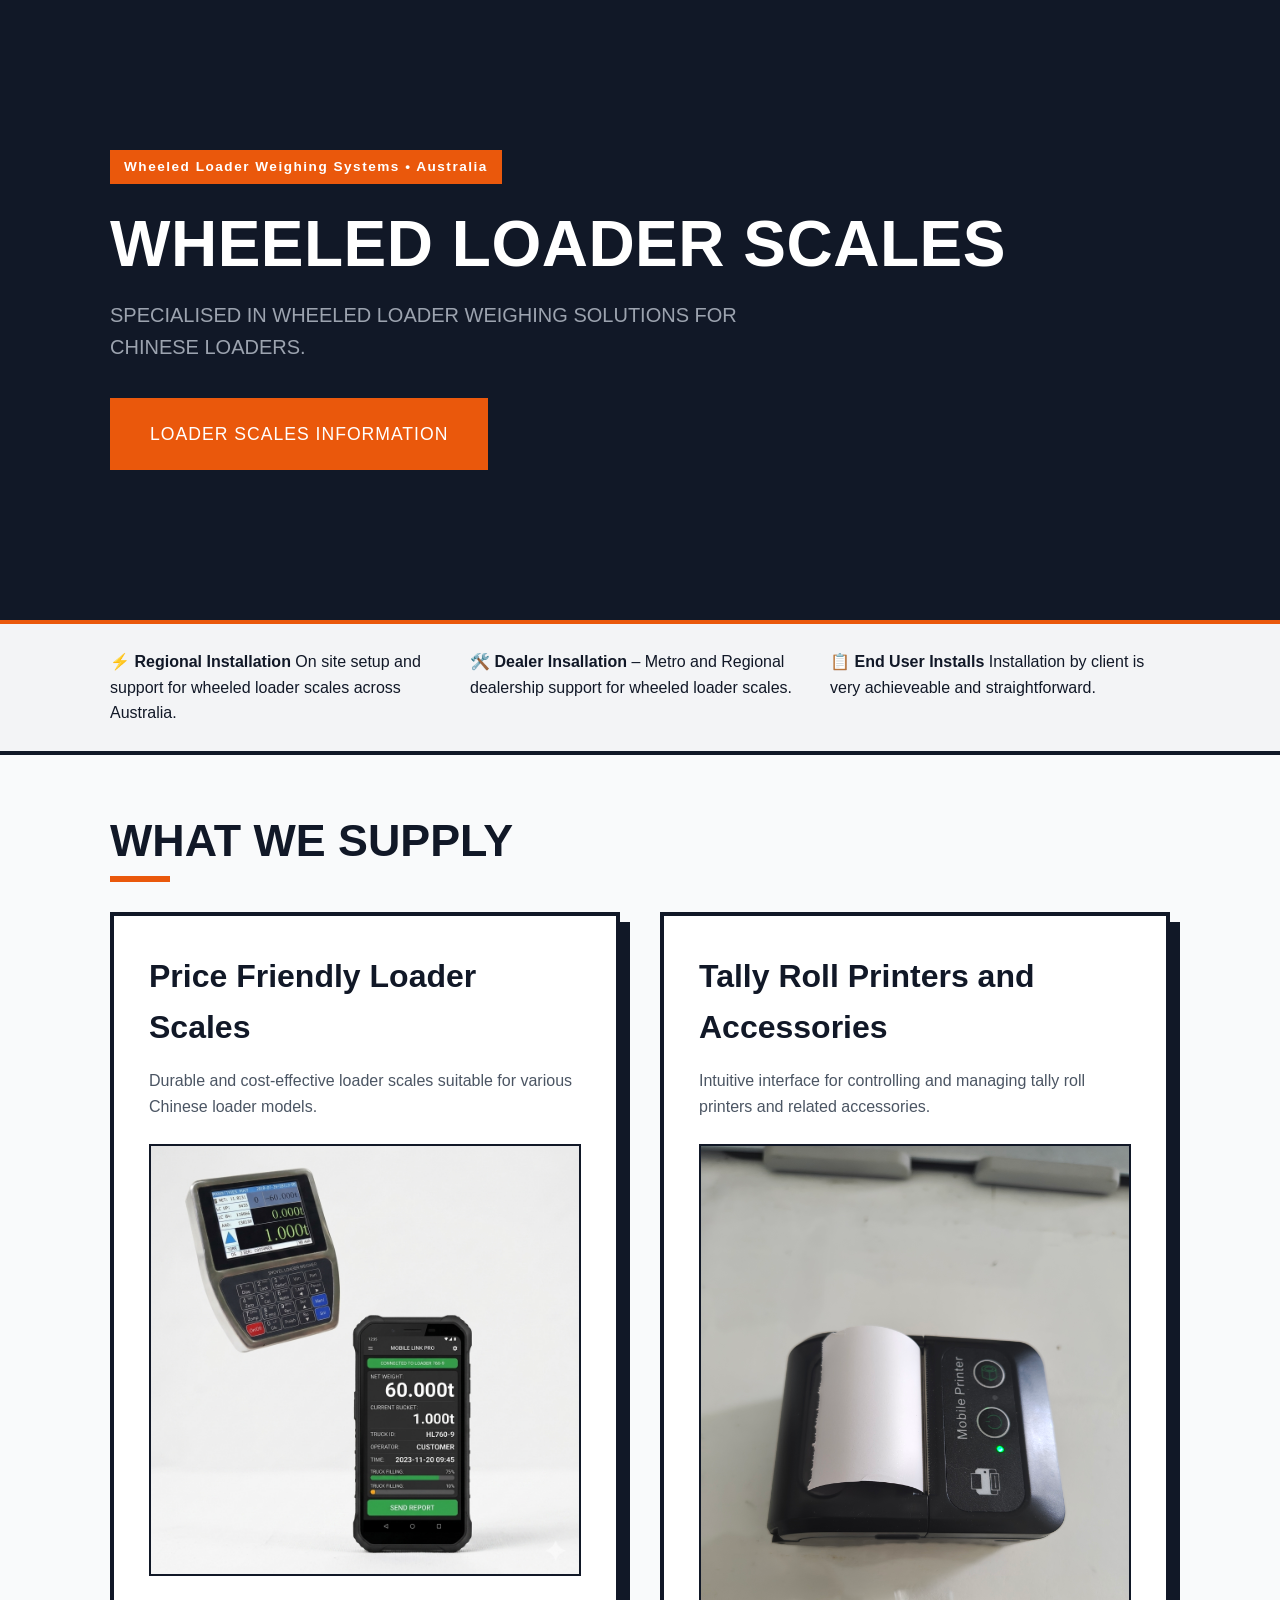
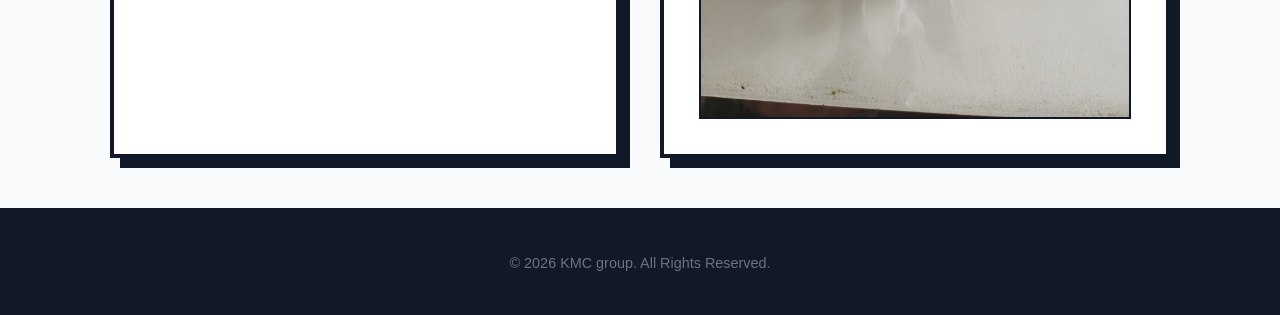
==== index.html @ 16864ab4 "Initial site" ====
<!DOCTYPE html>
<html lang="en">
<head>
    <meta charset="UTF-8">
    <meta name="viewport" content="width=device-width, initial-scale=1.0">
    <title>Onboard Weighing systems</title>
    <link rel="stylesheet" href="style.css">
</head>
<body>

    <!-- HERO SECTION -->
    <header class="hero">
        <div class="container">
            <span class="badge">Wheeled Loader Weighing Systems • Australia</span>
            <h1>WHEELED LOADER SCALES</h1>
            <p>SPECIALISED IN WHEELED LOADER WEIGHING SOLUTIONS FOR CHINESE LOADERS.</p>
            <a href="showcase.html" class="btn btn-primary">LOADER SCALES INFORMATION</a>
        </div>
    </header>

    <!-- CORE VALUE PROPOSITION -->
    <section class="value-bar">
        <div class="container value-grid">
            <div class="value-item">⚡ <strong>Regional Installation   </strong> On site setup and support for wheeled loader scales across Australia.</div>
            <div class="value-item">🛠️ <strong>Dealer Insallation</strong> – Metro and Regional dealership support for wheeled loader scales.</div>
            <div class="value-item">📋 <strong>End User Installs</strong> Installation by client is very achieveable and straightforward.</div>
        </div>
    </section>

    <!-- PROJECTS & SERVICES -->
    <section class="services container">
        <h2>WHAT WE SUPPLY</h2>
       
        <div class="grid">
            <!-- Service 1 -->
            <div class="card">
                <h3>Price Friendly Loader Scales</h3>
                <p>Durable and cost-effective loader scales suitable for various Chinese loader models.</p>
                <img class="card-image" src="LoaderSystem.png" alt="Full laser sensor array">
            </div>

            <!-- Service 2 -->
            <div class="card">
                <h3>Tally Roll Printers and Accessories</h3>
                <p>Intuitive interface for controlling and managing tally roll printers and related accessories.</p>
                <img class="card-image" src="tallyroll.jpg" alt="Tally roll printer and accessories">
            </div>
        </div>
    </section>

    <!-- FOOTER -->
    <footer>
        <p>&copy; 2026 KMC group. All Rights Reserved.</p>
    </footer>

</body>
</html>
---- style.css ----
/* --- RESET & DESIGN VARIABLE SYSTEM --- */
* {
    margin: 0;
    padding: 0;
    box-sizing: border-box;
}

:root {
    --bg-clean: #f9fafb;      /* Bright, modern slate white */
    --primary-trade: #ea580c; /* High-vis safety orange / amber */
    --steel: #111827;         /* Deep structural steel charcoal */
    --plaster: #ffffff;
    --border-thick: 4px;      /* Heavy industrial lines */
}

body {
    font-family: 'Impact', 'Arial Black', sans-serif; /* Hard-hitting headers */
    background-color: var(--bg-clean);
    color: var(--steel);
    line-height: 1.6;
}

.container {
    max-width: 1100px;
    margin: 0 auto;
    padding: 50px 20px;
}

/* --- HERO BLOCK --- */
.hero {
    background-color: var(--steel);
    color: var(--plaster);
    text-align: left;
    padding: 100px 20px;
    border-bottom: var(--border-thick) solid var(--primary-trade);
}

.badge {
    background-color: var(--primary-trade);
    color: var(--plaster);
    font-family: sans-serif;
    font-size: 0.85rem;
    padding: 6px 14px;
    font-weight: 900;
    letter-spacing: 1.5px;
    display: inline-block;
    margin-bottom: 25px;
}

.hero h1 {
    font-size: 4rem;
    letter-spacing: 0.5px;
    line-height: 1.1;
    margin-bottom: 20px;
}

.hero p {
    font-family: Arial, sans-serif;
    font-size: 1.25rem;
    max-width: 700px;
    color: #9ca3af;
    margin-bottom: 35px;
}

/* --- VALUE SUB-BAR --- */
.value-bar {
    background-color: #f3f4f6;
    border-bottom: var(--border-thick) solid var(--steel);
}

.value-grid {
    display: grid;
    grid-template-columns: repeat(auto-fit, minmax(280px, 1fr));
    gap: 20px;
    padding: 25px 20px;
    font-family: sans-serif;
    font-size: 1rem;
}

/* --- BUTTON ELEMENTS --- */
.btn {
    display: inline-block;
    padding: 18px 36px;
    font-size: 1.1rem;
    text-decoration: none;
    text-transform: uppercase;
    border: var(--border-thick) solid var(--steel);
    letter-spacing: 1px;
    transition: transform 0.05s ease;
}

.btn-primary {
    background-color: var(--primary-trade);
    color: var(--plaster);
    border-color: var(--primary-trade);
}

.btn-secondary {
    background-color: transparent;
    color: var(--steel);
}

.btn:hover {
    transform: translate(-2px, -2px);
}

/* --- INDUSTRIAL SERVICE CARDS --- */
h2 {
    font-size: 2.8rem;
    margin-bottom: 35px;
    position: relative;
    display: inline-block;
}

h2::after {
    content: '';
    position: absolute;
    left: 0;
    bottom: -5px;
    width: 60px;
    height: 6px;
    background-color: var(--primary-trade);
}

.grid {
    display: grid;
    grid-template-columns: repeat(auto-fit, minmax(320px, 1fr));
    gap: 40px;
}

.card {
    background: var(--plaster);
    border: var(--border-thick) solid var(--steel);
    padding: 35px;
    box-shadow: 10px 10px 0px var(--steel); /* Brutalist builder shadow */
}

.card h3 {
    font-size: 2rem;
    margin-bottom: 15px;
    color: var(--steel);
}

.card p {
    font-family: sans-serif;
    color: #4b5563;
    margin-bottom: 25px;
}

.card-image {
    display: block;
    width: 100%;
    height: auto;
    border: 2px solid var(--steel);
}

.card ul {
    list-style: none;
    font-family: sans-serif;
    font-weight: bold;
}

.card li {
    margin-bottom: 12px;
    color: var(--steel);
}

/* --- PAYPAL BOX --- */
.paypal-box {
    border: 4px dashed var(--steel);
    background-color: #fff7ed;
    padding: 40px;
    text-align: center;
    box-shadow: 6px 6px 0px var(--primary-trade);
}

.paypal-box h4 {
    font-size: 1.8rem;
    margin-bottom: 10px;
}

.paypal-box p {
    font-family: sans-serif;
    margin-bottom: 25px;
}

/* --- FOOTER --- */
footer {
    background-color: var(--steel);
    color: #6b7280;
    text-align: center;
    padding: 40px 20px;
    font-family: sans-serif;
    font-size: 0.9rem;
    border-top: var(--border-thick) solid var(--steel);
}

/* --- PORTABLE BOOM SHOWCASE PAGE --- */
.showcase-page {
    min-height: 100vh;
    background-color: var(--steel);
    color: var(--plaster);
}

.showcase-nav {
    padding: 20px;
    border-bottom: var(--border-thick) solid var(--primary-trade);
}

.showcase-nav .container {
    padding: 0 20px;
}

.showcase-nav .btn {
    padding: 10px 18px;
    color: var(--plaster);
    border-color: var(--plaster);
}

.showcase-layout {
    min-height: calc(100vh - 88px);
    display: grid;
    grid-template-columns: minmax(280px, 0.8fr) minmax(0, 1.2fr);
    align-items: center;
    gap: 48px;
    padding-top: 56px;
    padding-bottom: 56px;
}

.showcase-copy h1 {
    font-size: 3rem;
    line-height: 1.05;
    margin-bottom: 24px;
}

.showcase-copy p {
    color: #d1d5db;
    font-family: Arial, sans-serif;
    font-size: 1.05rem;
    margin-bottom: 18px;
}

.showcase-image {
    display: block;
    width: 100%;
    margin: 0 auto;
    object-fit: contain;
}

.order-info {
    max-width: 700px;
    margin: 0 auto 56px;
    padding: 28px;
    background: var(--plaster);
    color: var(--steel);
    font-family: Arial, sans-serif;
}

.order-info h2 {
    font-family: 'Impact', 'Arial Black', sans-serif;
    font-size: 2.2rem;
    margin-bottom: 22px;
}

.order-info p {
    margin-bottom: 18px;
}

.order-form {
    display: grid;
    gap: 18px;
    margin: 28px 0 36px;
}

.form-field {
    display: grid;
    gap: 6px;
}

.form-field label {
    font-weight: 700;
}

.form-field input,
.form-field textarea {
    width: 100%;
    padding: 12px;
    border: 2px solid #9ca3af;
    border-radius: 2px;
    color: var(--steel);
    font: inherit;
}

.form-field input:focus,
.form-field textarea:focus {
    outline: 3px solid var(--primary-trade);
    outline-offset: 2px;
}

.form-submit {
    justify-self: start;
    padding: 14px 20px;
    border: 2px solid var(--steel);
    background: var(--primary-trade);
    color: var(--plaster);
    font: inherit;
    font-weight: 700;
    cursor: pointer;
}

.form-submit:hover {
    background: var(--steel);
}

.punter-box {
    margin-top: 28px;
    padding: 20px;
    background: #f7f7f7;
    border: 2px solid #d1d5db;
}

.punter-box h3 {
    margin-bottom: 8px;
    font-family: 'Impact', 'Arial Black', sans-serif;
}

.punter-box p {
    margin-bottom: 0;
}

@media (max-width: 700px) {
    .container {
        padding: 38px 16px;
    }

    .hero {
        padding: 64px 16px;
    }

    .hero h1 {
        font-size: 2.5rem;
    }

    .hero p {
        font-size: 1.1rem;
    }

    .badge {
        font-size: 0.75rem;
        letter-spacing: 1px;
    }

    .btn {
        width: 100%;
        padding: 15px 18px;
        text-align: center;
    }

    h2 {
        font-size: 2.25rem;
        margin-bottom: 28px;
    }

    .grid {
        grid-template-columns: minmax(0, 1fr);
        gap: 28px;
    }

    .value-grid {
        grid-template-columns: minmax(0, 1fr);
        gap: 16px;
        padding: 24px 16px;
    }

    .card {
        padding: 24px;
        box-shadow: 6px 6px 0 var(--steel);
    }

    .card h3 {
        font-size: 1.7rem;
    }

    .showcase-nav {
        padding: 14px 16px;
    }

    .showcase-nav .container {
        padding: 0;
    }

    .showcase-nav .btn {
        width: auto;
    }

    .showcase-layout {
        grid-template-columns: minmax(0, 1fr);
        gap: 32px;
        padding-top: 38px;
        padding-bottom: 38px;
    }

    .showcase-copy h1 {
        font-size: 2.35rem;
    }

    .order-info {
        margin: 0 16px 38px;
        padding: 22px;
    }
}
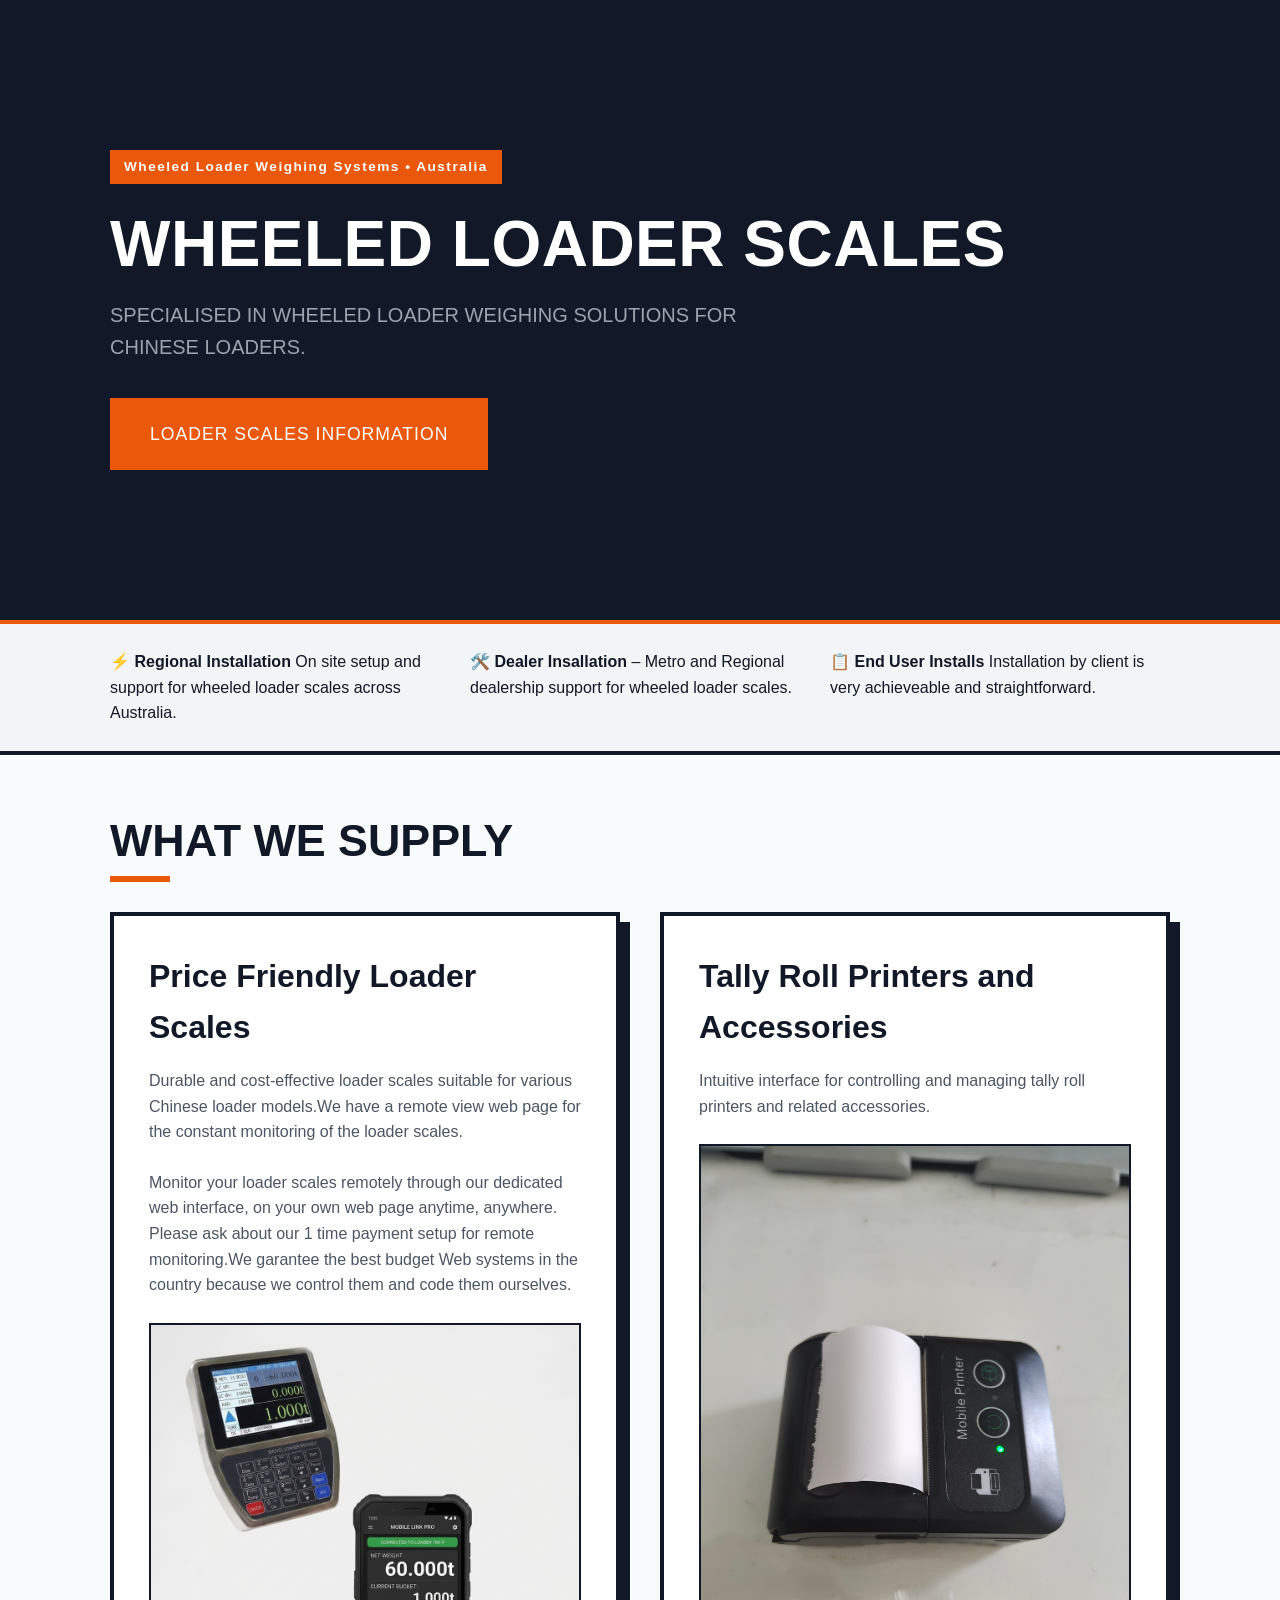
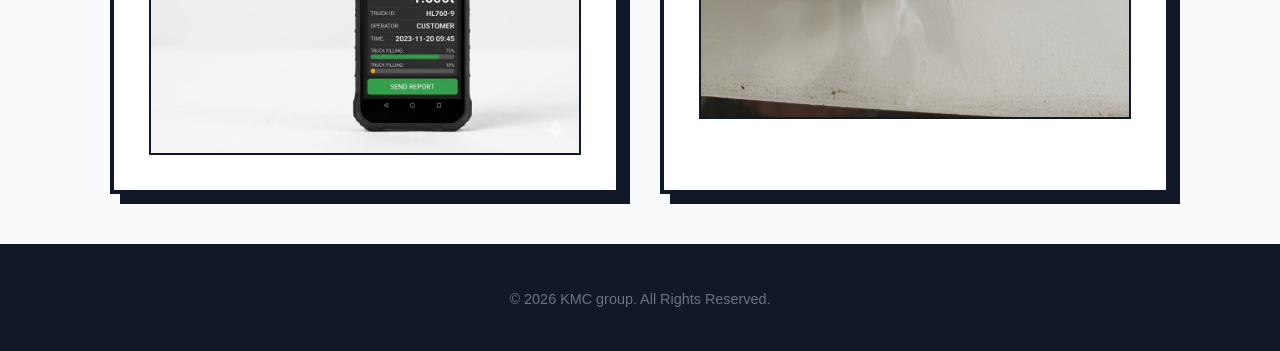
==== commit 09d9df7d: "Update remote monitoring service copy Co-authored-by: Copilot <223556219+Copilot@users.noreply.githu" ====
--- a/index.html
+++ b/index.html
@@ -35,7 +35,8 @@
             <!-- Service 1 -->
             <div class="card">
                 <h3>Price Friendly Loader Scales</h3>
-                <p>Durable and cost-effective loader scales suitable for various Chinese loader models.</p>
+                <p>Durable and cost-effective loader scales suitable for various Chinese loader models.We have a remote view web page for the constant monitoring of the loader scales.</p>
+                <p>Monitor your loader scales remotely through our dedicated web interface, on your own web page anytime, anywhere. Please ask about our 1 time payment setup for remote monitoring.We garantee the best budget Web systems in the country because we control them and code them ourselves.</p>
                 <img class="card-image" src="LoaderSystem.png" alt="Full laser sensor array">
             </div>
 
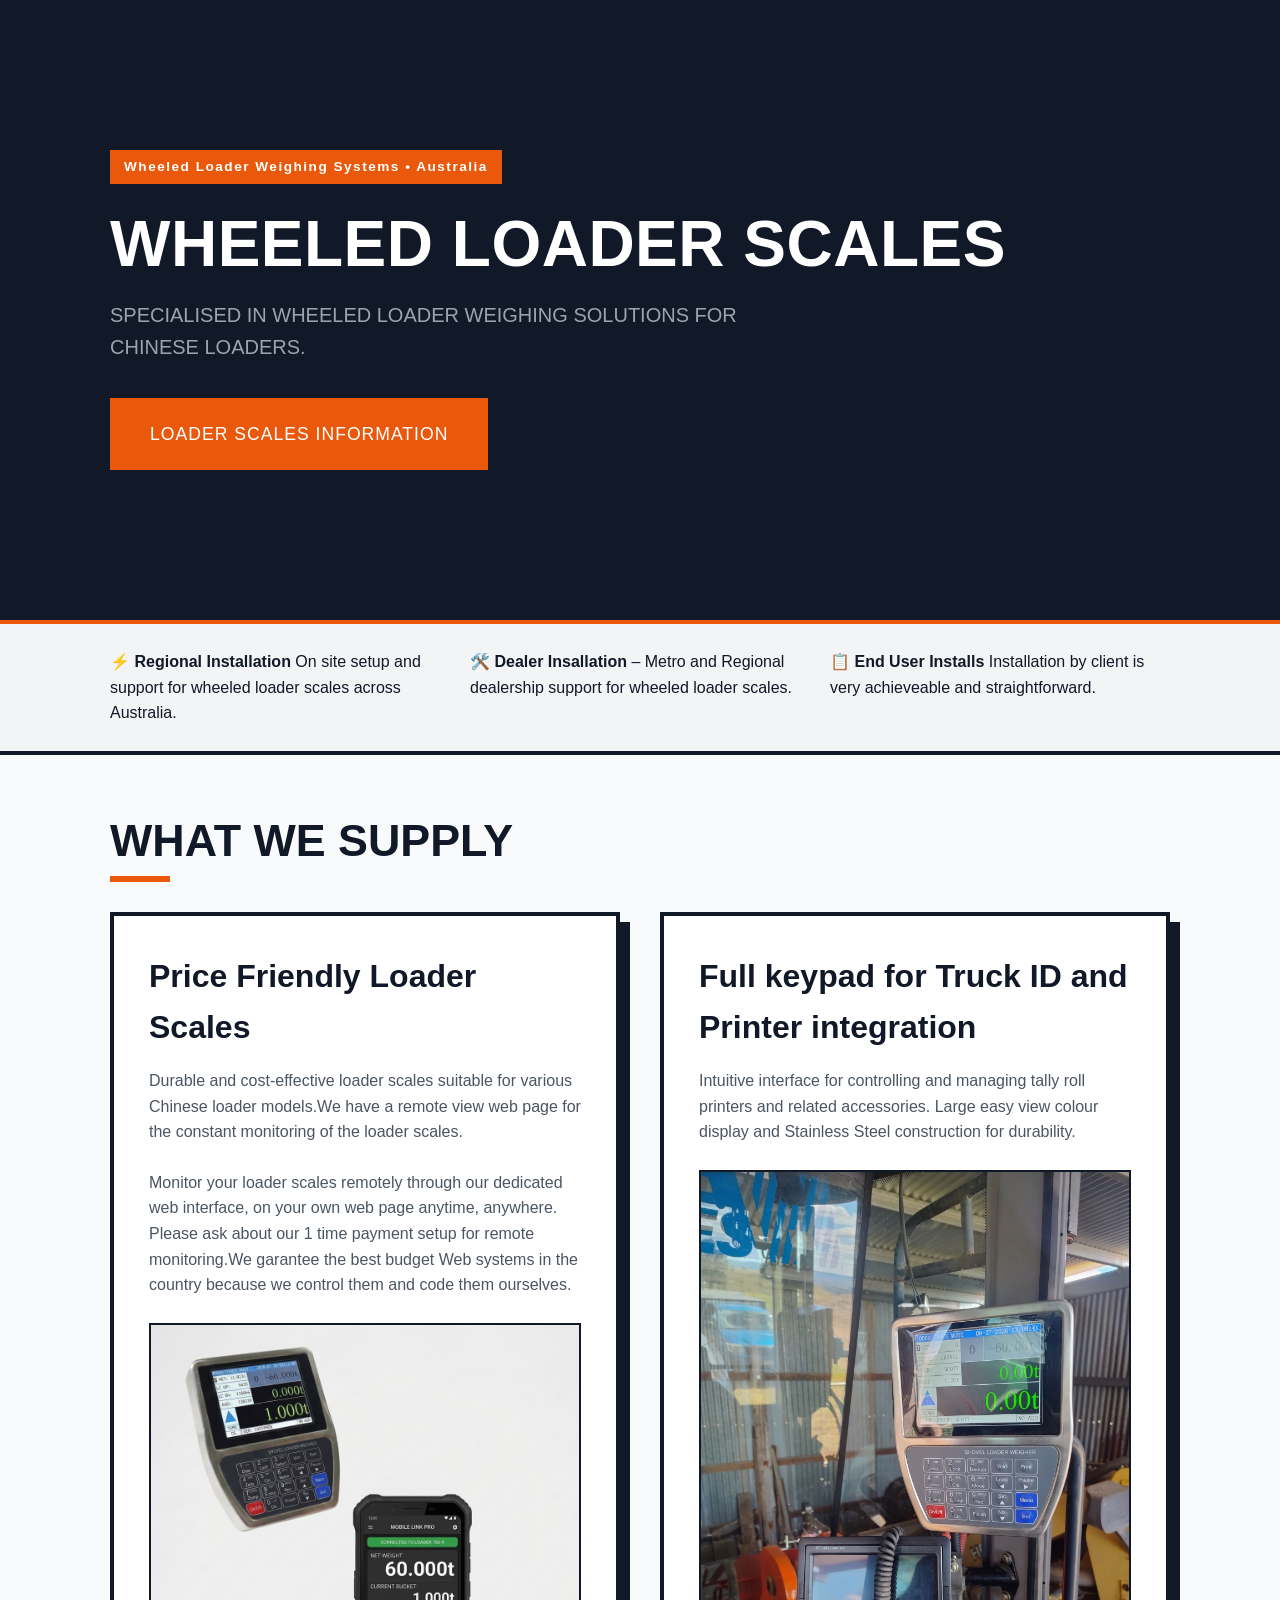
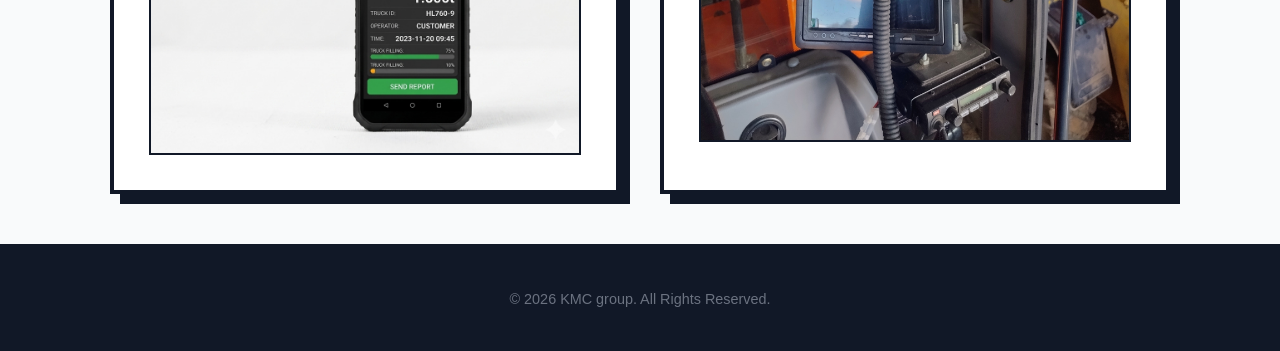
==== commit a72ad628: "Update truck ID keypad product image Co-authored-by: Copilot <223556219+Copilot@users.noreply.github" ====
--- a/index.html
+++ b/index.html
@@ -42,9 +42,9 @@
 
             <!-- Service 2 -->
             <div class="card">
-                <h3>Tally Roll Printers and Accessories</h3>
-                <p>Intuitive interface for controlling and managing tally roll printers and related accessories.</p>
-                <img class="card-image" src="tallyroll.jpg" alt="Tally roll printer and accessories">
+                <h3>Full keypad for Truck ID and Printer integration</h3>
+                <p>Intuitive interface for controlling and managing tally roll printers and related accessories. Large easy view colour display and Stainless Steel construction for durability.</p>
+                <img class="card-image" src="sumeter.jpg" alt="Tally roll printer and accessories">
             </div>
         </div>
     </section>
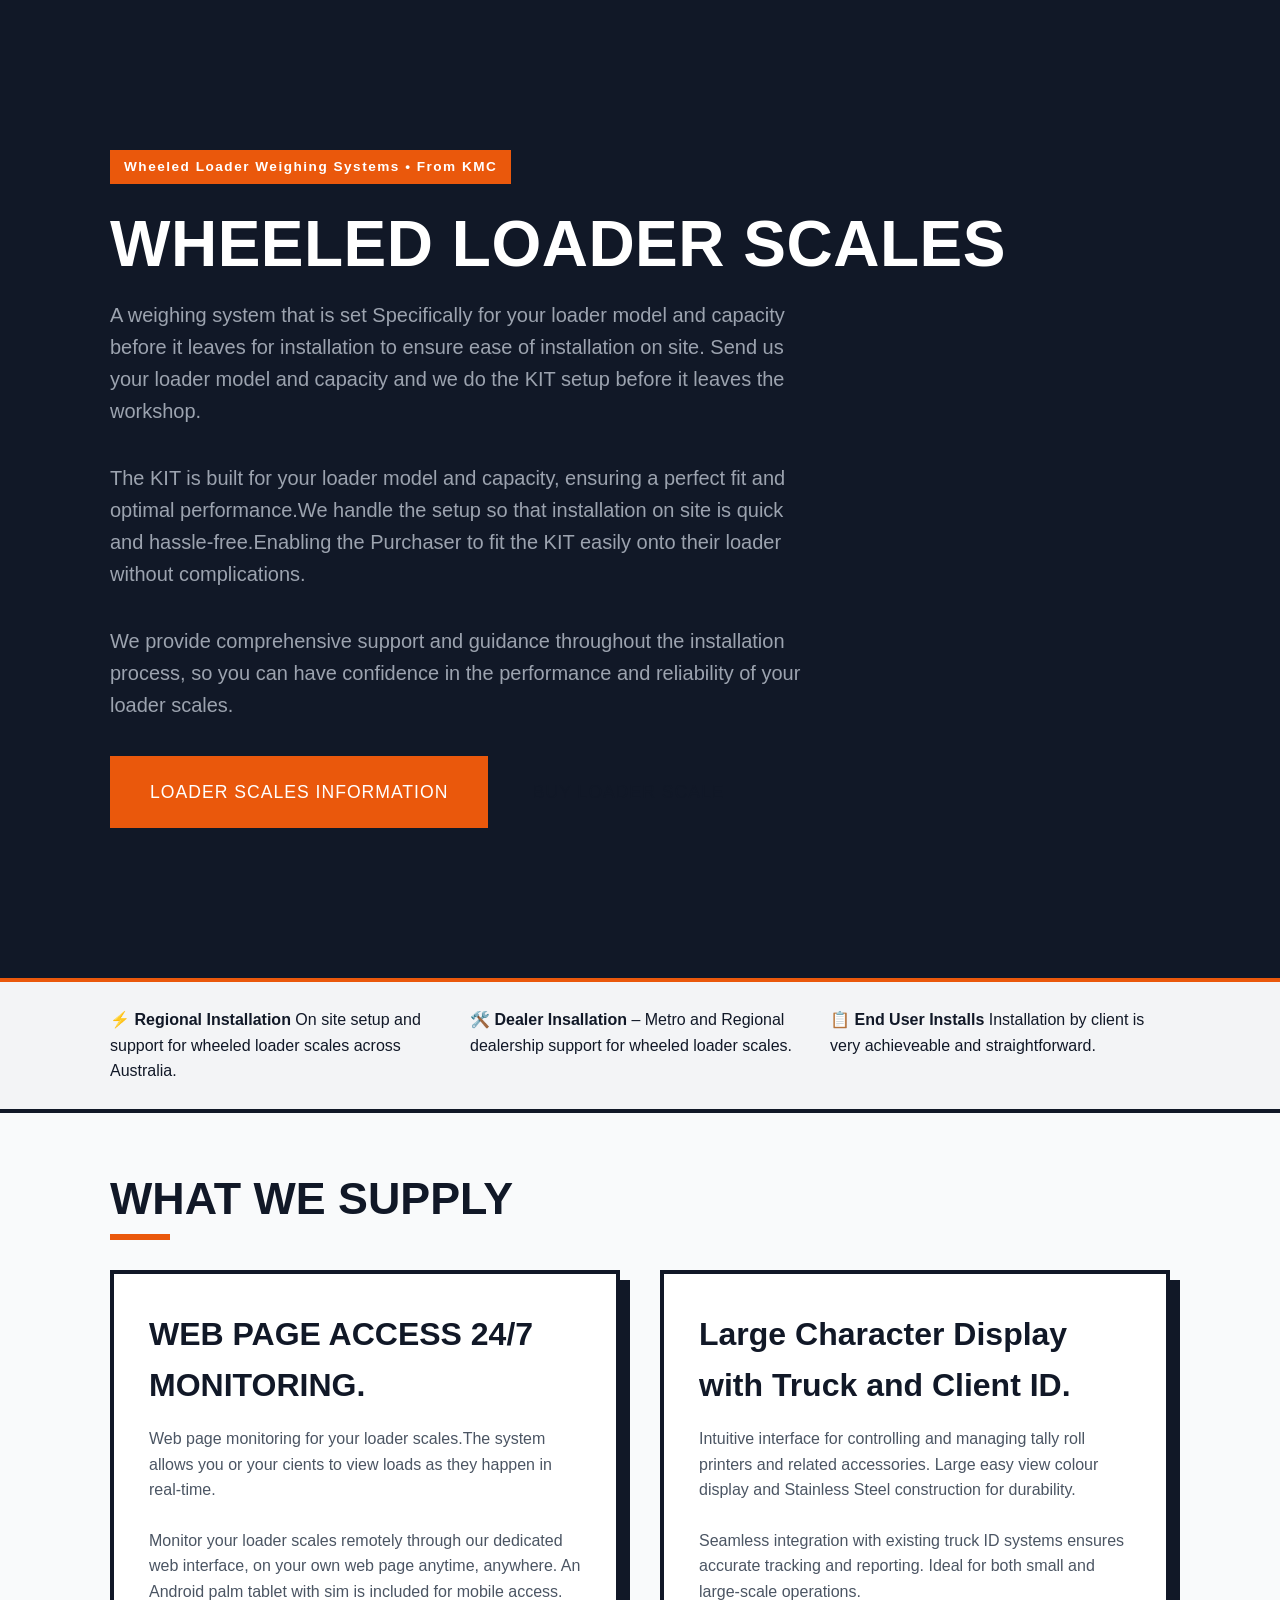
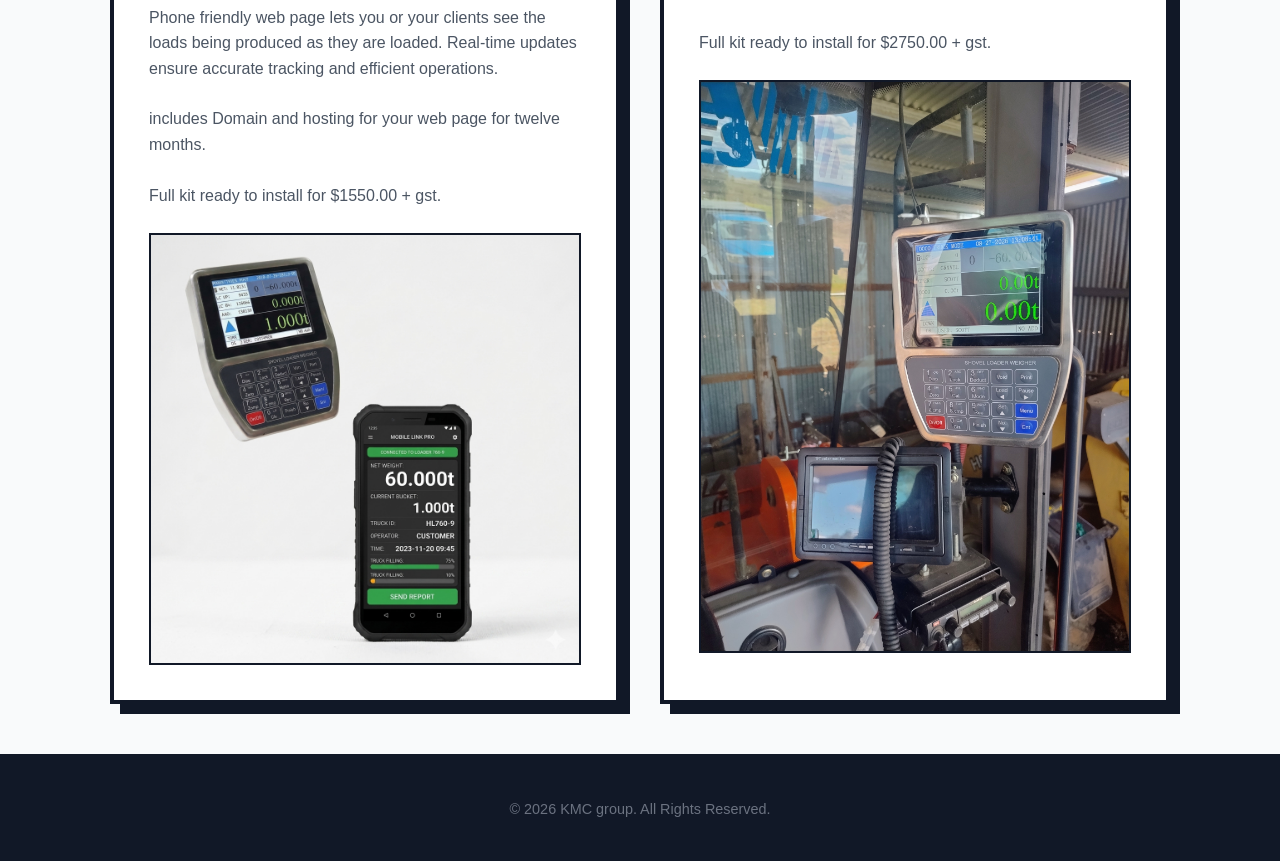
==== commit 91db52c1: "Update loader scales site pages and add payment page Co-authored-by: Copilot <223556219+Copilot@user" ====
--- a/index.html
+++ b/index.html
@@ -11,10 +11,14 @@
     <!-- HERO SECTION -->
     <header class="hero">
         <div class="container">
-            <span class="badge">Wheeled Loader Weighing Systems • Australia</span>
+            <span class="badge">Wheeled Loader Weighing Systems • From KMC</span>
             <h1>WHEELED LOADER SCALES</h1>
-            <p>SPECIALISED IN WHEELED LOADER WEIGHING SOLUTIONS FOR CHINESE LOADERS.</p>
+            <p> A weighing system that is set Specifically for your loader model and capacity before it leaves for installation to ensure ease of installation on site. Send us your loader model and capacity and we do the KIT setup before it leaves the workshop.</p>
+            <p> The KIT is built for your loader model and capacity, ensuring a perfect fit and optimal performance.We handle the setup so that installation on site is quick and hassle-free.Enabling the Purchaser to fit the KIT easily onto their loader without complications.</p>
+            <p> We provide comprehensive support and guidance throughout the installation process, so you can have confidence in the performance and reliability of your loader scales.</p>
+            
             <a href="showcase.html" class="btn btn-primary">LOADER SCALES INFORMATION</a>
+            <a href="payment.html#payment" class="btn btn-secondary">BUY LOADER SCALE</a>
         </div>
     </header>
 
@@ -34,16 +38,20 @@
         <div class="grid">
             <!-- Service 1 -->
             <div class="card">
-                <h3>Price Friendly Loader Scales</h3>
-                <p>Durable and cost-effective loader scales suitable for various Chinese loader models.We have a remote view web page for the constant monitoring of the loader scales.</p>
-                <p>Monitor your loader scales remotely through our dedicated web interface, on your own web page anytime, anywhere. Please ask about our 1 time payment setup for remote monitoring.We garantee the best budget Web systems in the country because we control them and code them ourselves.</p>
+                <h3>WEB PAGE ACCESS 24/7 MONITORING.</h3>
+                <p>Web page monitoring for your loader scales.The system allows you or your cients to view loads as they happen in real-time.</p>
+                <p>Monitor your loader scales remotely through our dedicated web interface, on your own web page anytime, anywhere. An Android palm tablet with sim is included for mobile access. Phone friendly web page lets you or your clients see the loads being produced as they are loaded. Real-time updates ensure accurate tracking and efficient operations.</p>
+                <p>includes Domain and hosting for your web page for twelve months.</p>
+                <p>Full kit ready to install for $1550.00 + gst.</p>
                 <img class="card-image" src="LoaderSystem.png" alt="Full laser sensor array">
             </div>
 
             <!-- Service 2 -->
             <div class="card">
-                <h3>Full keypad for Truck ID and Printer integration</h3>
+                <h3>Large Character Display with Truck and Client ID.</h3>
                 <p>Intuitive interface for controlling and managing tally roll printers and related accessories. Large easy view colour display and Stainless Steel construction for durability.</p>
+                <p>Seamless integration with existing truck ID systems ensures accurate tracking and reporting. Ideal for both small and large-scale operations.</p>
+                <p>Full kit ready to install for $2750.00 + gst.</p>
                 <img class="card-image" src="sumeter.jpg" alt="Tally roll printer and accessories">
             </div>
         </div>
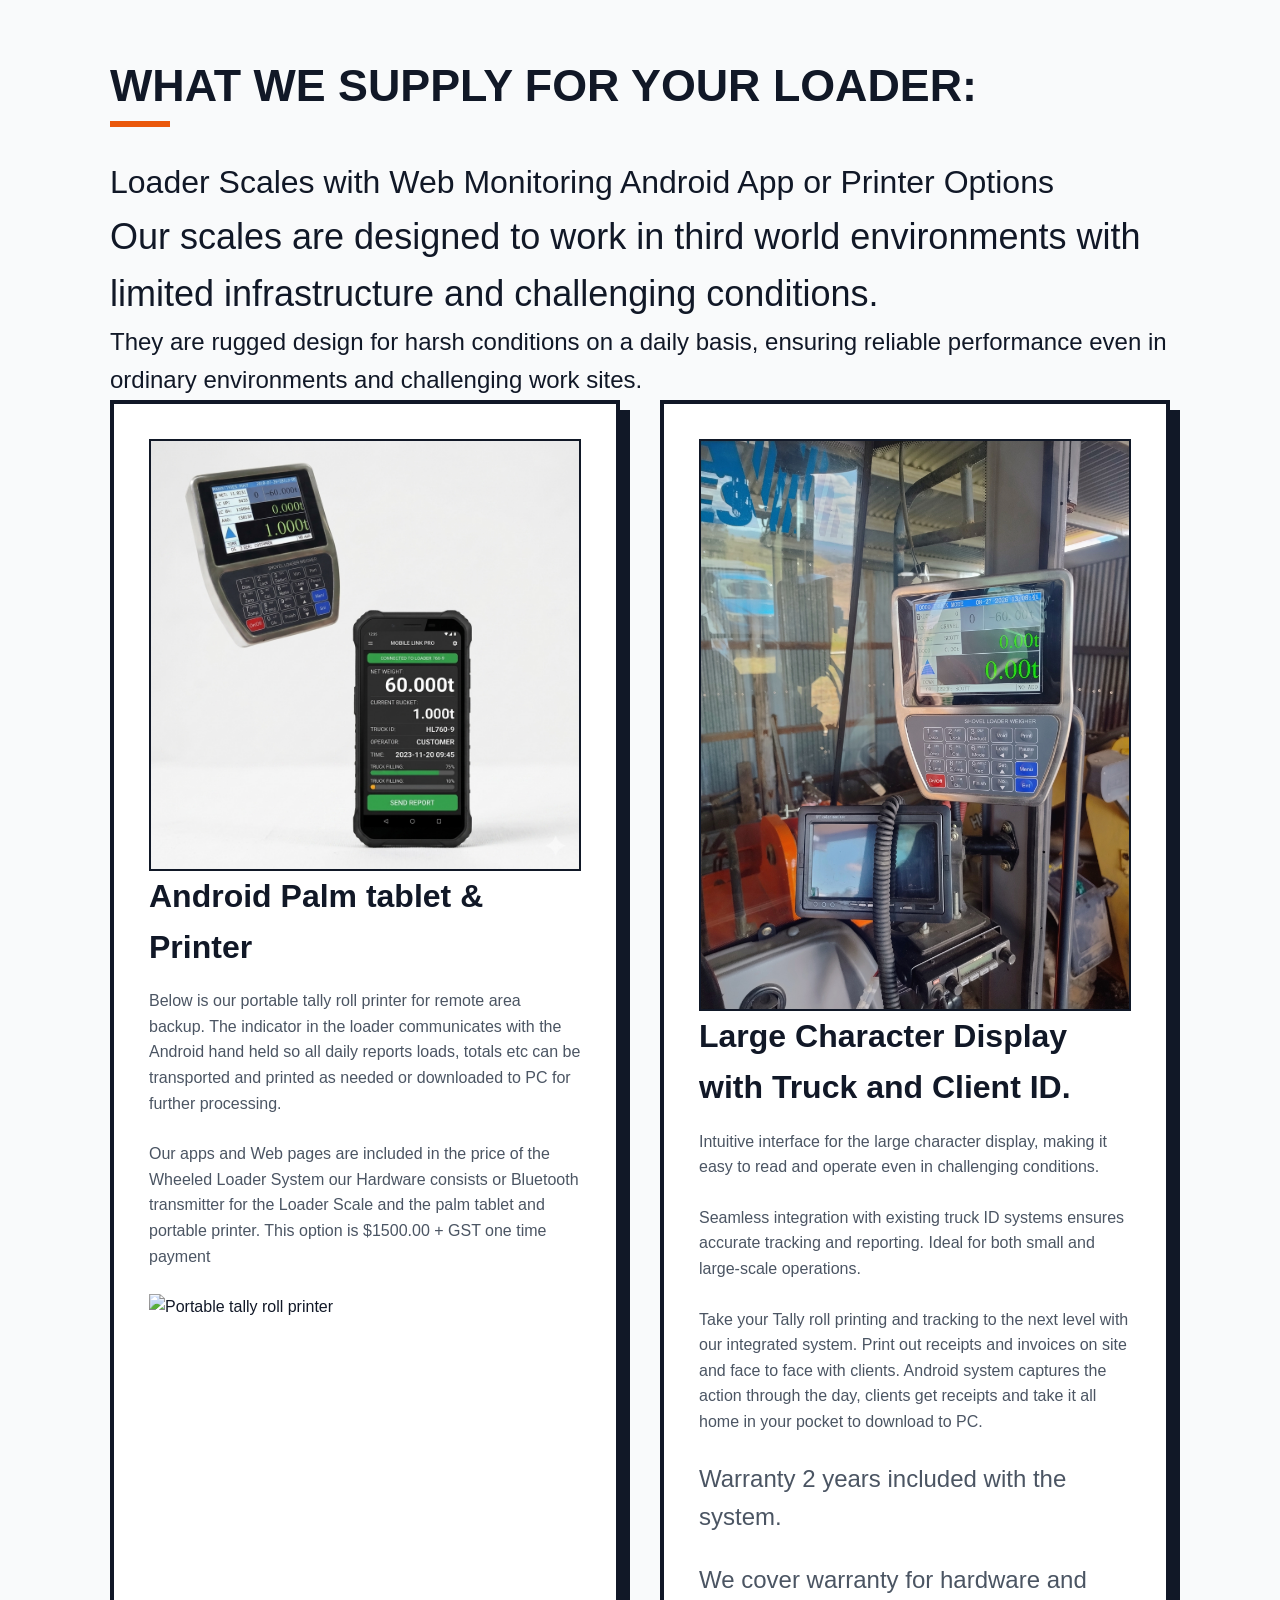
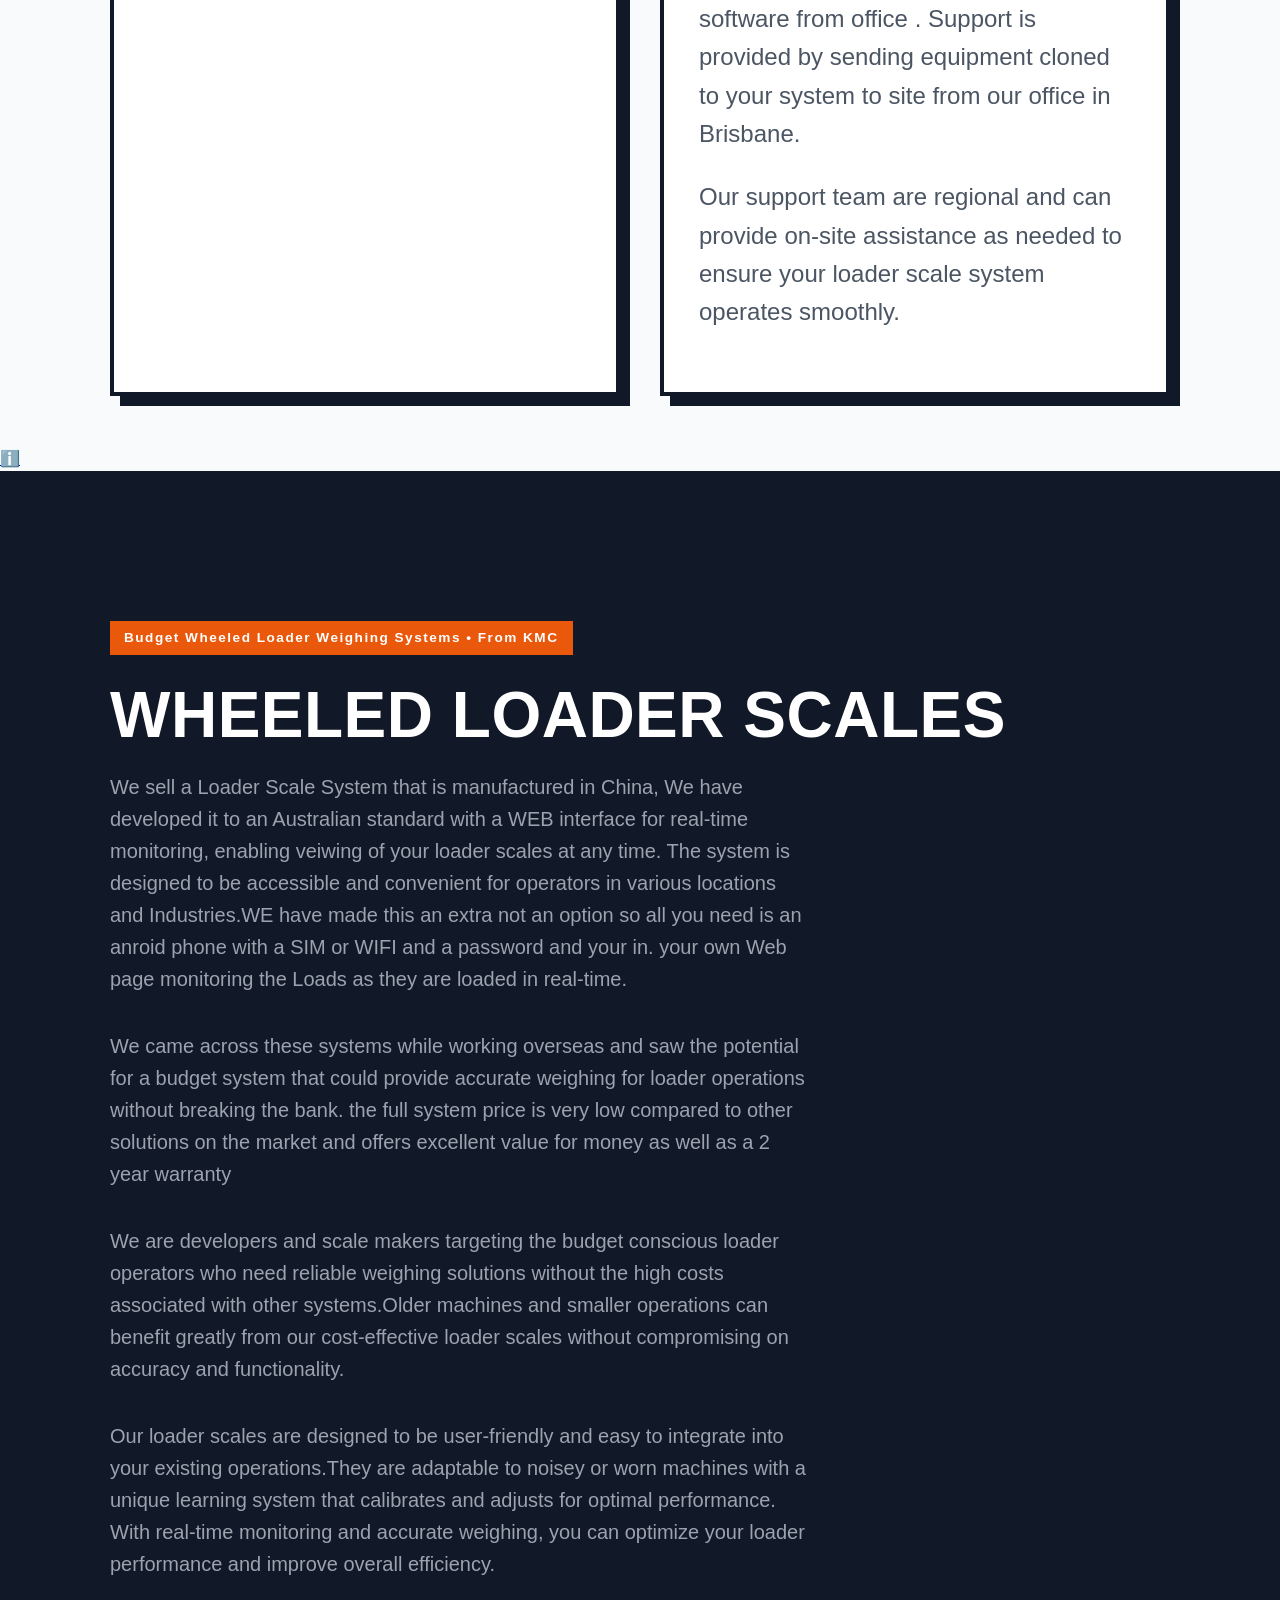
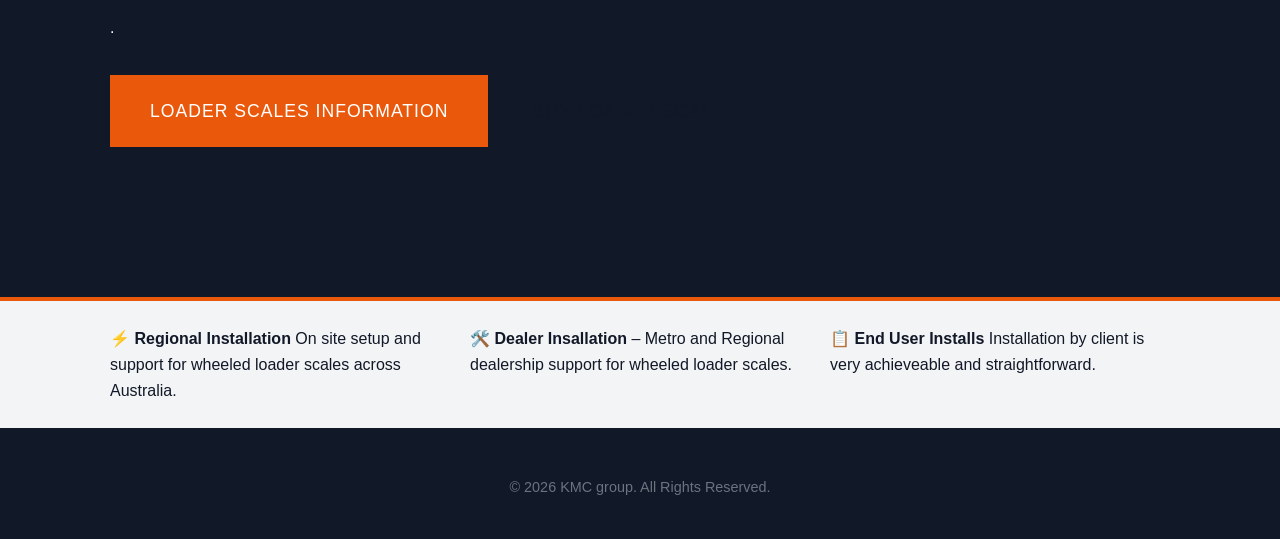
==== commit 991dbb62: "Improve SEO with metadata, fix typos, and increase font sizes on key sections - Add comprehensive me" ====
--- a/index.html
+++ b/index.html
@@ -3,19 +3,61 @@
 <head>
     <meta charset="UTF-8">
     <meta name="viewport" content="width=device-width, initial-scale=1.0">
-    <title>Onboard Weighing systems</title>
+    <meta name="description" content="Budget wheeled loader scales with web monitoring. Android app, real-time tracking, 2-year warranty. Designed for Australian standards.">
+    <meta name="keywords" content="loader scales, weighing systems, wheeled loader, Android monitoring, loader weighing">
+    <meta property="og:title" content="Wheeled Loader Scales | KMC">
+    <meta property="og:description" content="Budget wheeled loader scales with web monitoring and Android app. Real-time tracking and 2-year warranty.">
+    <meta property="og:image" content="LoaderSystem.png">
+    <meta property="og:type" content="business.business">
+    <meta name="theme-color" content="#000000">
+    <title>Wheeled Loader Scales</title>
     <link rel="stylesheet" href="style.css">
 </head>
 <body>
 
+    <!-- PROJECTS & SERVICES -->
+    <section class="services container">
+        <h2>WHAT WE SUPPLY FOR YOUR LOADER:</h2>
+        <P style="font-size: 2em;">Loader Scales with Web Monitoring Android App or Printer Options</P>
+        <p style="font-size: 2.25em;">Our scales are designed to work in third world environments with limited infrastructure and challenging conditions.</p>
+        <p style="font-size: 1.5em;">They are rugged design for harsh conditions on a daily basis, ensuring reliable performance even in ordinary environments and challenging work sites.</p>
+       
+        <div class="grid">
+            <!-- Service 1 -->
+            <div class="card">
+                <h3>Android Palm tablet & Printer</h3>
+                <p>Below is our portable tally roll printer for remote area backup. The indicator in the loader communicates with the Android hand held so all daily reports loads, totals etc can be transported and printed as needed or downloaded to PC for further processing.</p>
+                <p>Our apps and Web pages are included in the price of the Wheeled Loader System our Hardware consists or Bluetooth transmitter for the Loader Scale and the palm tablet and portable printer. This option is $1500.00 + GST one time payment</p>
+                <img class="card-image" src="LoaderSystem.png" alt="Full laser sensor array">
+                <img class="card-image-bottom" src="portableprinter.jpg" alt="Portable tally roll printer">
+            </div>
+
+            <!-- Service 2 -->
+            <div class="card">
+                <h3>Large Character Display with Truck and Client ID.</h3>
+                <p>Intuitive interface for the large character display, making it easy to read and operate even in challenging conditions.</p>
+                <p>Seamless integration with existing truck ID systems ensures accurate tracking and reporting. Ideal for both small and large-scale operations.</p>
+                <p>Take your Tally roll printing and tracking to the next level with our integrated system. Print out receipts and invoices on site and face to face with clients. Android system captures the action through the day, clients get receipts and take it all home in your pocket to download to PC.</p>
+                <p style="font-size: 1.5em;">Warranty 2 years included with the system.</p>
+                <p style="font-size: 1.5em;">We cover warranty for hardware and software from office . Support is provided by sending equipment cloned to your system to site from our office in Brisbane.</p>
+                <p style="font-size: 1.5em;">Our support team are regional and can provide on-site assistance as needed to ensure your loader scale system operates smoothly.</p>
+                <img class="card-image" src="sumeter.jpg" alt="Tally roll printer and accessories">
+            </div>
+        </div>
+    </section>
+
+    <!-- TOP RIGHT INFO BUTTON -->
+    <a href="showcase.html" class="btn-info-corner">ℹ️</a>
+
     <!-- HERO SECTION -->
     <header class="hero">
         <div class="container">
-            <span class="badge">Wheeled Loader Weighing Systems • From KMC</span>
+            <span class="badge">Budget Wheeled Loader Weighing Systems • From KMC</span>
             <h1>WHEELED LOADER SCALES</h1>
-            <p> A weighing system that is set Specifically for your loader model and capacity before it leaves for installation to ensure ease of installation on site. Send us your loader model and capacity and we do the KIT setup before it leaves the workshop.</p>
-            <p> The KIT is built for your loader model and capacity, ensuring a perfect fit and optimal performance.We handle the setup so that installation on site is quick and hassle-free.Enabling the Purchaser to fit the KIT easily onto their loader without complications.</p>
-            <p> We provide comprehensive support and guidance throughout the installation process, so you can have confidence in the performance and reliability of your loader scales.</p>
+            <p> We sell a Loader Scale System that is manufactured in China, We have developed it to an Australian standard with a WEB interface for real-time monitoring, enabling veiwing of your loader scales at any time. The system is designed to be accessible and convenient for operators in various locations and Industries.WE have made this an extra not an option so all you need is an anroid phone with a SIM or WIFI and a password and your in. your own Web page monitoring the Loads as they are loaded in real-time.</p>
+            <p> We came across these systems while working overseas and saw the potential for a budget system that could provide accurate weighing for loader operations without breaking the bank. the full system price is very low compared to other solutions on the market and offers excellent value for money as well as a 2 year warranty</p>
+            <p> We are developers and scale makers targeting the budget conscious loader operators who need reliable weighing solutions without the high costs associated with other systems.Older machines and smaller operations can benefit greatly from our cost-effective loader scales without compromising on accuracy and functionality.</p>
+            <p> Our loader scales are designed to be user-friendly and easy to integrate into your existing operations.They are adaptable to noisey or worn machines with a unique learning system that calibrates and adjusts for optimal performance. With real-time monitoring and accurate weighing, you can optimize your loader performance and improve overall efficiency.</p>.</p>
             
             <a href="showcase.html" class="btn btn-primary">LOADER SCALES INFORMATION</a>
             <a href="payment.html#payment" class="btn btn-secondary">BUY LOADER SCALE</a>
@@ -31,32 +73,6 @@
         </div>
     </section>
 
-    <!-- PROJECTS & SERVICES -->
-    <section class="services container">
-        <h2>WHAT WE SUPPLY</h2>
-       
-        <div class="grid">
-            <!-- Service 1 -->
-            <div class="card">
-                <h3>WEB PAGE ACCESS 24/7 MONITORING.</h3>
-                <p>Web page monitoring for your loader scales.The system allows you or your cients to view loads as they happen in real-time.</p>
-                <p>Monitor your loader scales remotely through our dedicated web interface, on your own web page anytime, anywhere. An Android palm tablet with sim is included for mobile access. Phone friendly web page lets you or your clients see the loads being produced as they are loaded. Real-time updates ensure accurate tracking and efficient operations.</p>
-                <p>includes Domain and hosting for your web page for twelve months.</p>
-                <p>Full kit ready to install for $1550.00 + gst.</p>
-                <img class="card-image" src="LoaderSystem.png" alt="Full laser sensor array">
-            </div>
-
-            <!-- Service 2 -->
-            <div class="card">
-                <h3>Large Character Display with Truck and Client ID.</h3>
-                <p>Intuitive interface for controlling and managing tally roll printers and related accessories. Large easy view colour display and Stainless Steel construction for durability.</p>
-                <p>Seamless integration with existing truck ID systems ensures accurate tracking and reporting. Ideal for both small and large-scale operations.</p>
-                <p>Full kit ready to install for $2750.00 + gst.</p>
-                <img class="card-image" src="sumeter.jpg" alt="Tally roll printer and accessories">
-            </div>
-        </div>
-    </section>
-
     <!-- FOOTER -->
     <footer>
         <p>&copy; 2026 KMC group. All Rights Reserved.</p>
--- a/style.css
+++ b/style.css
@@ -133,6 +133,8 @@
     border: var(--border-thick) solid var(--steel);
     padding: 35px;
     box-shadow: 10px 10px 0px var(--steel); /* Brutalist builder shadow */
+    display: flex;
+    flex-direction: column;
 }
 
 .card h3 {
@@ -152,6 +154,7 @@
     width: 100%;
     height: auto;
     border: 2px solid var(--steel);
+    order: -1;
 }
 
 .card ul {
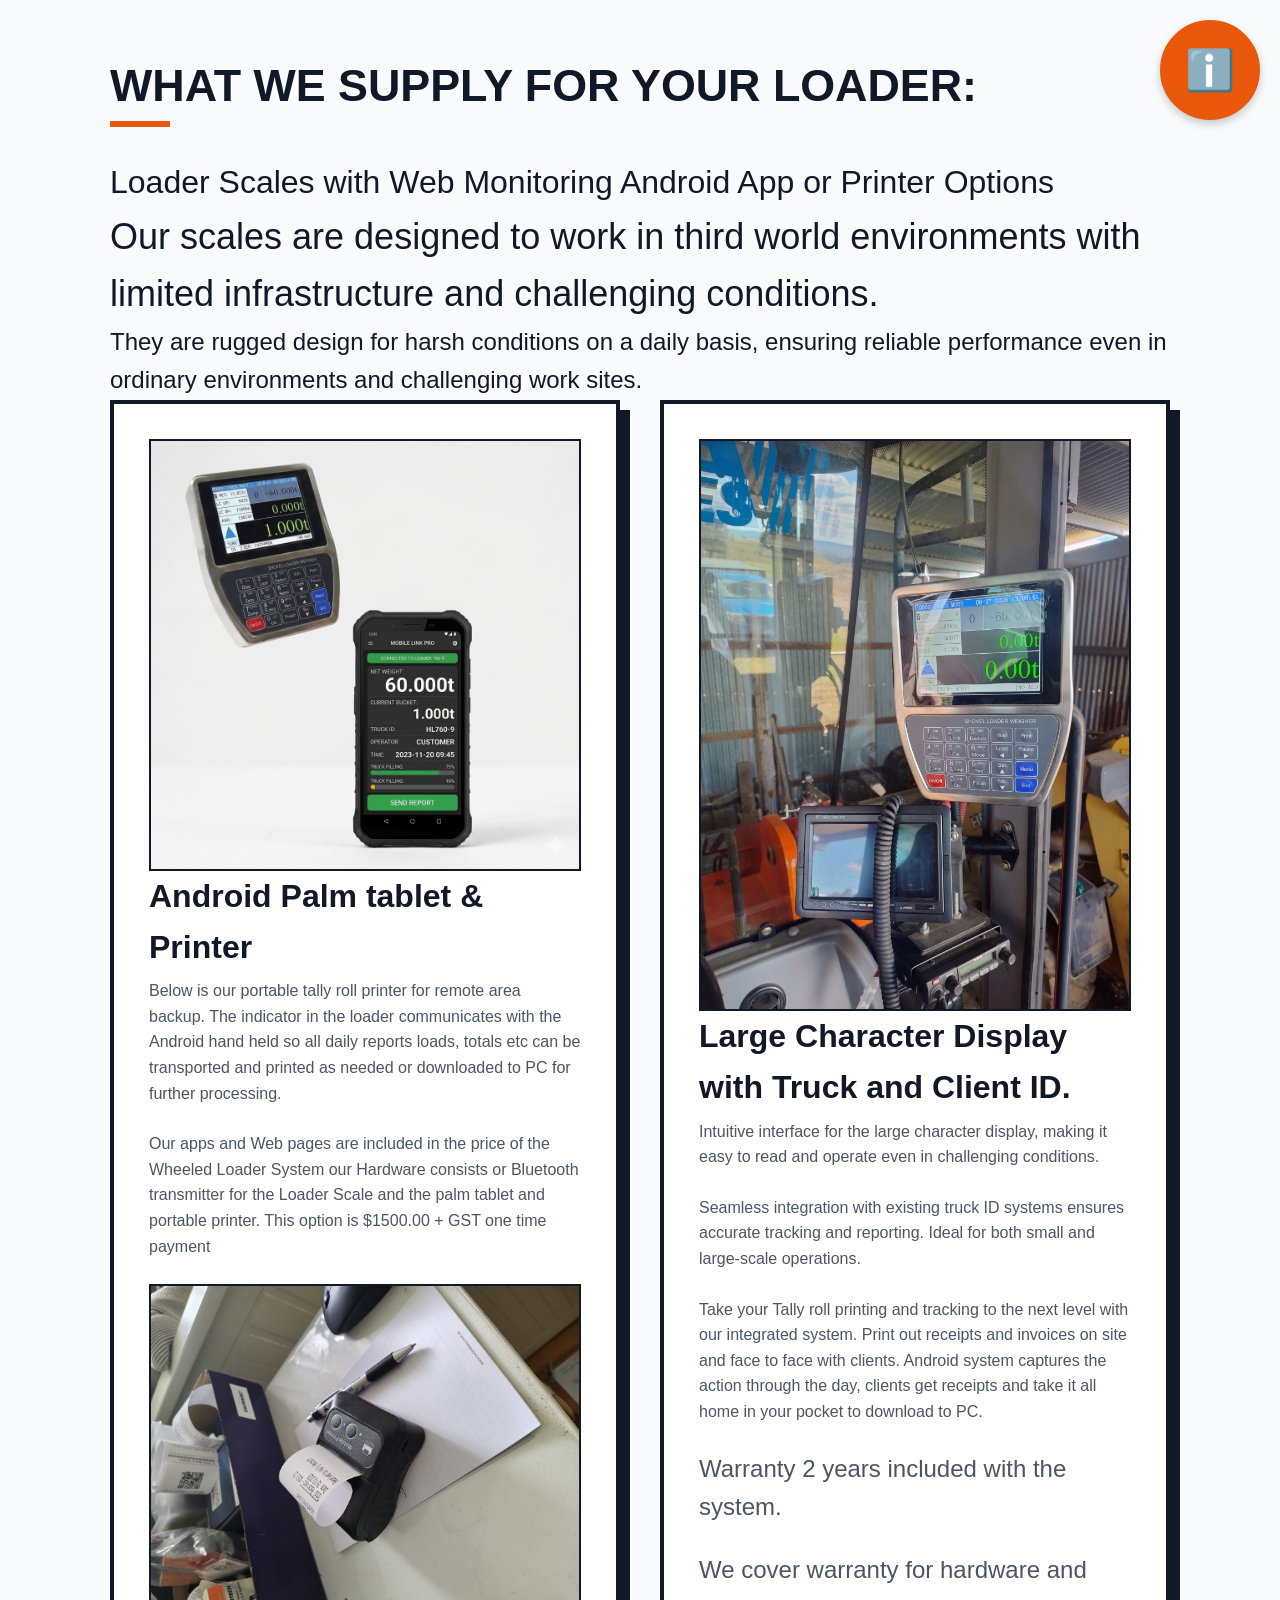
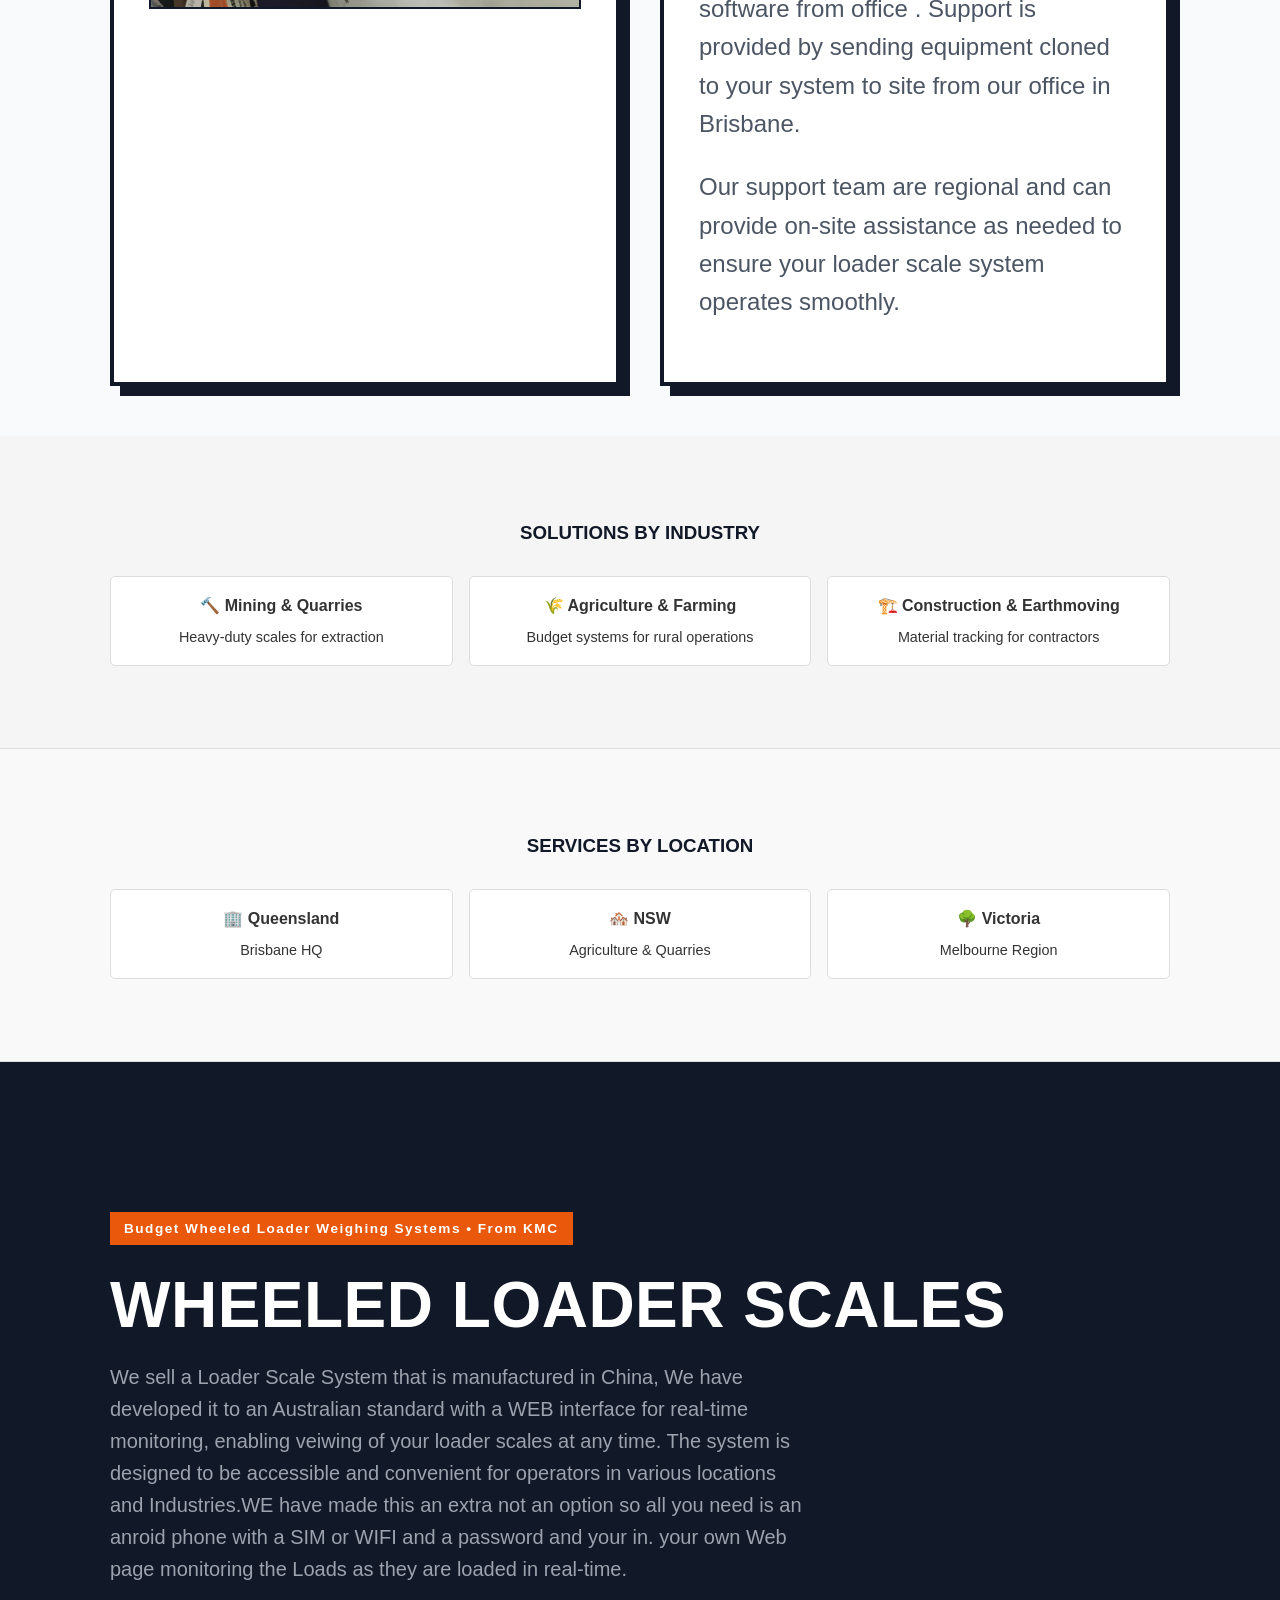
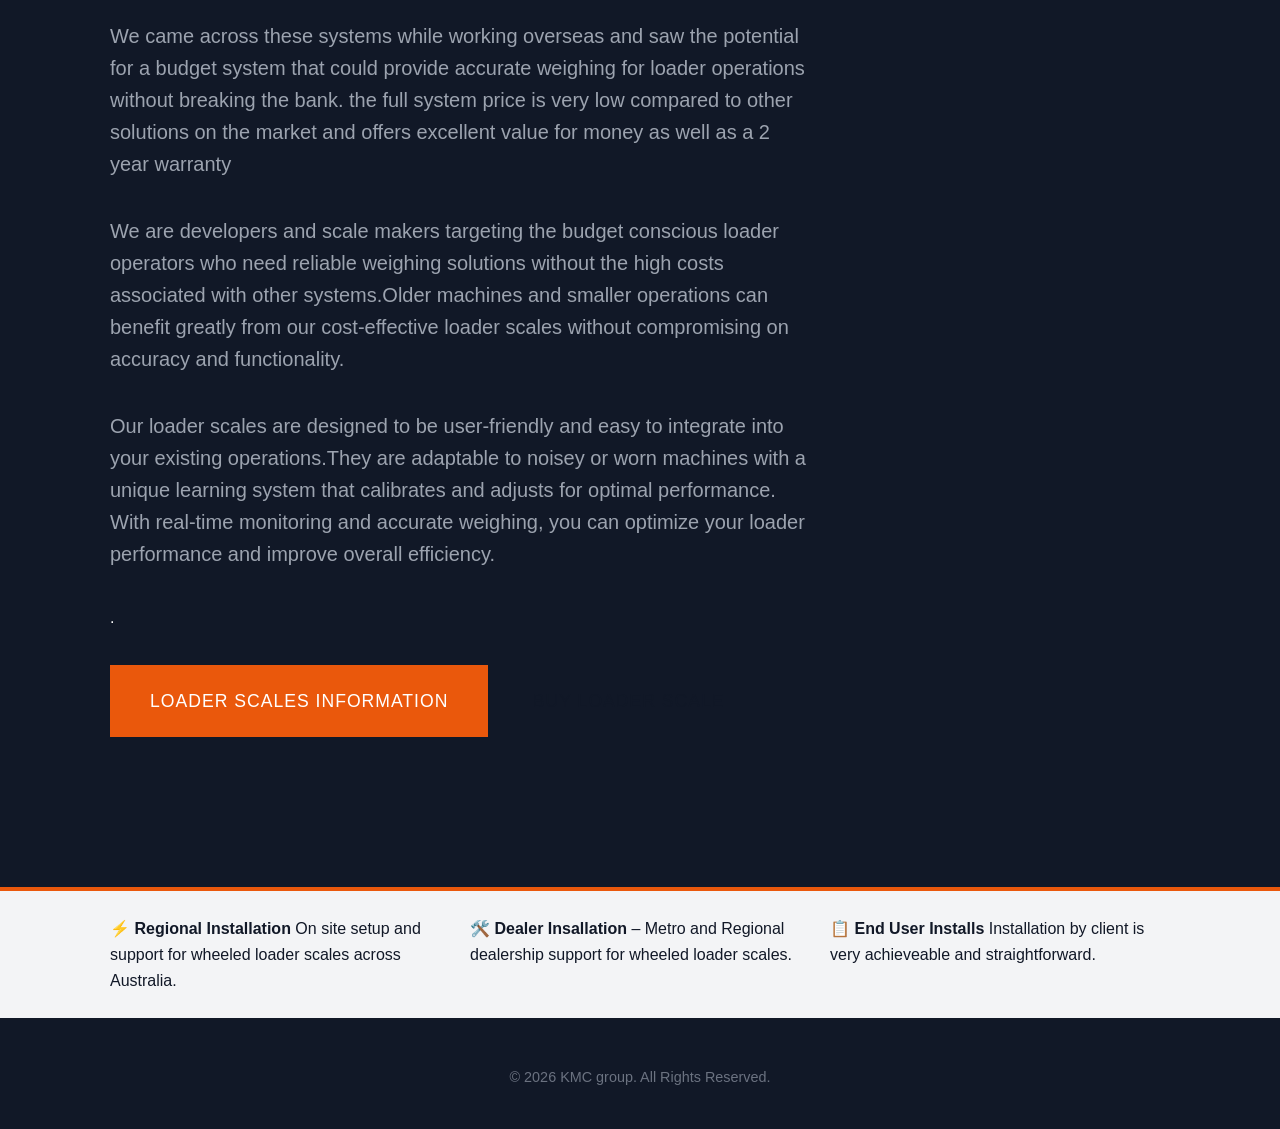
==== commit f1bcc105: "Add comprehensive SEO strategy with industry and location pages - Create 3 industry-focused pages (M" ====
--- a/index.html
+++ b/index.html
@@ -10,8 +10,32 @@
     <meta property="og:image" content="LoaderSystem.png">
     <meta property="og:type" content="business.business">
     <meta name="theme-color" content="#000000">
-    <title>Wheeled Loader Scales</title>
+    <title>Wheeled Loader Scales | KMC | Mining, Agriculture, Construction</title>
     <link rel="stylesheet" href="style.css">
+    
+    <!-- Schema Markup for Organization -->
+    <script type="application/ld+json">
+    {
+      "@context": "https://schema.org",
+      "@type": "Organization",
+      "name": "KMC Loader Scales",
+      "url": "https://kineticmeasure.info",
+      "description": "Budget wheeled loader scales with web monitoring for Australian mining, agriculture, and construction operations",
+      "image": "LoaderSystem.png",
+      "address": {
+        "@type": "PostalAddress",
+        "addressLocality": "Brisbane",
+        "addressRegion": "QLD",
+        "addressCountry": "AU"
+      },
+      "sameAs": [],
+      "contactPoint": {
+        "@type": "ContactPoint",
+        "contactType": "Sales",
+        "availableLanguage": "en"
+      }
+    }
+    </script>
 </head>
 <body>
 
@@ -49,6 +73,48 @@
     <!-- TOP RIGHT INFO BUTTON -->
     <a href="showcase.html" class="btn-info-corner">ℹ️</a>
 
+    <!-- INDUSTRY & LOCATION PAGES NAVIGATION -->
+    <section style="background-color: #f5f5f5; padding: 2em 0; border-bottom: 1px solid #ddd;">
+        <div class="container">
+            <h3 style="text-align: center; margin-bottom: 1.5em;">SOLUTIONS BY INDUSTRY</h3>
+            <div style="display: grid; grid-template-columns: repeat(auto-fit, minmax(200px, 1fr)); gap: 1em; text-align: center;">
+                <a href="mining-quarries.html" style="padding: 1em; background: white; border-radius: 5px; text-decoration: none; color: #333; border: 1px solid #ddd; transition: all 0.3s;">
+                    <strong>🔨 Mining & Quarries</strong>
+                    <p style="font-size: 0.9em; margin: 0.5em 0 0 0;">Heavy-duty scales for extraction</p>
+                </a>
+                <a href="agriculture.html" style="padding: 1em; background: white; border-radius: 5px; text-decoration: none; color: #333; border: 1px solid #ddd; transition: all 0.3s;">
+                    <strong>🌾 Agriculture & Farming</strong>
+                    <p style="font-size: 0.9em; margin: 0.5em 0 0 0;">Budget systems for rural operations</p>
+                </a>
+                <a href="construction.html" style="padding: 1em; background: white; border-radius: 5px; text-decoration: none; color: #333; border: 1px solid #ddd; transition: all 0.3s;">
+                    <strong>🏗️ Construction & Earthmoving</strong>
+                    <p style="font-size: 0.9em; margin: 0.5em 0 0 0;">Material tracking for contractors</p>
+                </a>
+            </div>
+        </div>
+    </section>
+
+    <!-- LOCATION PAGES NAVIGATION -->
+    <section style="background-color: #f9f9f9; padding: 2em 0; border-bottom: 1px solid #ddd;">
+        <div class="container">
+            <h3 style="text-align: center; margin-bottom: 1.5em;">SERVICES BY LOCATION</h3>
+            <div style="display: grid; grid-template-columns: repeat(auto-fit, minmax(150px, 1fr)); gap: 1em; text-align: center;">
+                <a href="queensland.html" style="padding: 1em; background: white; border-radius: 5px; text-decoration: none; color: #333; border: 1px solid #ddd;">
+                    <strong>🏢 Queensland</strong>
+                    <p style="font-size: 0.9em; margin: 0.5em 0 0 0;">Brisbane HQ</p>
+                </a>
+                <a href="nsw.html" style="padding: 1em; background: white; border-radius: 5px; text-decoration: none; color: #333; border: 1px solid #ddd;">
+                    <strong>🏘️ NSW</strong>
+                    <p style="font-size: 0.9em; margin: 0.5em 0 0 0;">Agriculture & Quarries</p>
+                </a>
+                <a href="victoria.html" style="padding: 1em; background: white; border-radius: 5px; text-decoration: none; color: #333; border: 1px solid #ddd;">
+                    <strong>🌳 Victoria</strong>
+                    <p style="font-size: 0.9em; margin: 0.5em 0 0 0;">Melbourne Region</p>
+                </a>
+            </div>
+        </div>
+    </section>
+
     <!-- HERO SECTION -->
     <header class="hero">
         <div class="container">
--- a/style.css
+++ b/style.css
@@ -89,6 +89,31 @@
     transition: transform 0.05s ease;
 }
 
+.btn-info-corner {
+    position: fixed;
+    top: 20px;
+    right: 20px;
+    display: inline-flex;
+    align-items: center;
+    justify-content: center;
+    width: 100px;
+    height: 100px;
+    background-color: var(--primary-trade);
+    color: var(--plaster);
+    text-decoration: none;
+    font-size: 2.5rem;
+    border: var(--border-thick) solid var(--primary-trade);
+    border-radius: 50%;
+    z-index: 1000;
+    transition: transform 0.05s ease, box-shadow 0.3s ease;
+    box-shadow: 0 4px 8px rgba(0, 0, 0, 0.2);
+}
+
+.btn-info-corner:hover {
+    transform: translate(-2px, -2px);
+    box-shadow: 0 6px 12px rgba(0, 0, 0, 0.3);
+}
+
 .btn-primary {
     background-color: var(--primary-trade);
     color: var(--plaster);
@@ -139,7 +164,7 @@
 
 .card h3 {
     font-size: 2rem;
-    margin-bottom: 15px;
+    margin-bottom: 5px;
     color: var(--steel);
 }
 
@@ -153,8 +178,19 @@
     display: block;
     width: 100%;
     height: auto;
+    max-width: 100%;
     border: 2px solid var(--steel);
     order: -1;
+    object-fit: cover;
+}
+
+.card-image-bottom {
+    display: block;
+    width: 100%;
+    height: auto;
+    max-width: 100%;
+    border: 2px solid var(--steel);
+    object-fit: cover;
 }
 
 .card ul {
